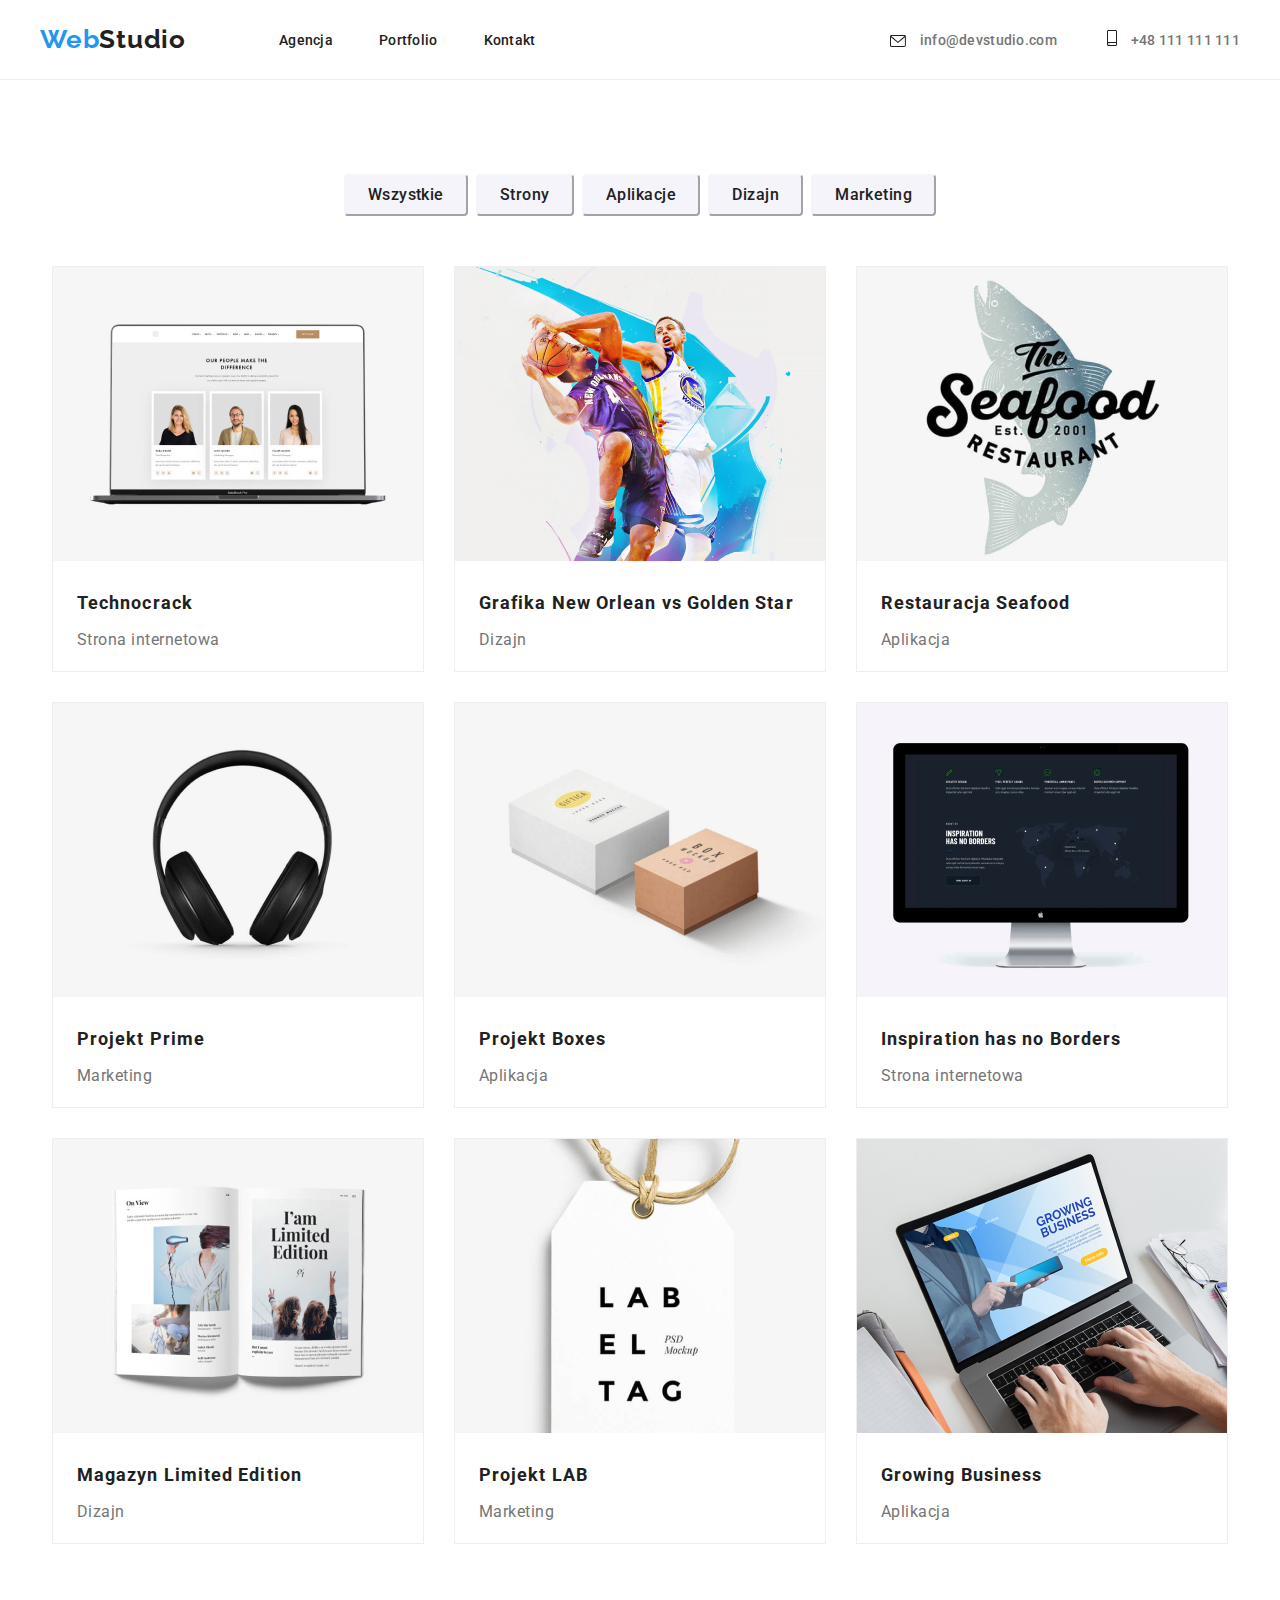
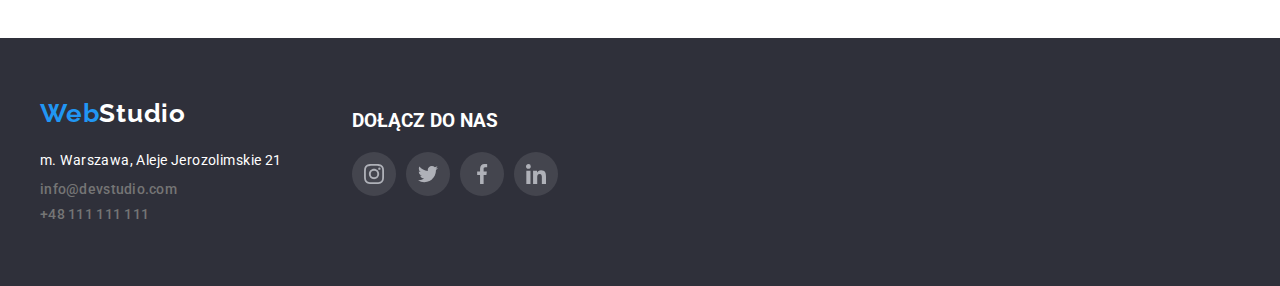
==== portfolio.html @ 5f770ccc "copy files from hw5" ====
<!DOCTYPE html>
<html lang="pl">
    <head>
        <meta charset="UTF-8" />
        <meta http-equiv="X-UA-Compatible" content="IE=edge" />
        <meta name="viewport" content="width=device-width, initial-scale=1.0" />
        <title>WebStudio-Portfolio</title>
        <link rel="stylesheet" href="css/styles.css" />
        <link rel="preconnect" href="https://fonts.googleapis.com" />
        <link rel="preconnect" href="https://fonts.gstatic.com" crossorigin />
        <link
            href="https://fonts.googleapis.com/css2?family=Raleway:wght@700&family=Roboto:wght@400;500;700;900&display=swap"
            rel="stylesheet"
        />
    </head>
    <body>
        <header class="header-line container">
            <div class="header-section">
                <nav class="header-left">
                    <a href="index.html" class="logo-header">
                        <h3 class="logo-style">
                            <span class="logo-color">Web</span>Studio
                        </h3></a
                    >
                    <ul class="nav-list">
                        <li>
                            <a
                                href="index.html"
                                class="nav-links header-link agencja active-nav-links"
                                >Agencja</a
                            >
                        </li>
                        <li>
                            <a
                                href="portfolio.html"
                                class="nav-links header-link portfolio active-nav-links"
                                >Portfolio</a
                            >
                        </li>
                        <li>
                            <a
                                href="#kontakt"
                                class="nav-links header-link kontakt active-nav-links"
                                >Kontakt</a
                            >
                        </li>
                    </ul>
                </nav>
                <div class="header-right">
                    <div class="header-contact">
                        <svg width="16" height="12" class="contact-icon">
                            <use
                                href="images/main/icons.svg#icon-envelope"
                            ></use>
                        </svg>
                        <a
                            href="mail:info@devstudio.com"
                            class="contact-link-header mail"
                            >info@devstudio.com</a
                        >
                    </div>
                    <div class="header-contact">
                        <svg
                            width="10"
                            height="16"
                            class="contact-icon smartphone-icon"
                        >
                            <use
                                href="images/main/icons.svg#icon-smartphone"
                            ></use>
                        </svg>
                        <a
                            href="tel:+48111111111"
                            class="contact-link-header tel"
                            >+48 111 111 111</a
                        >
                    </div>
                </div>
            </div>
        </header>
        <main>
            <ul class="portfolio-filter">
                <li>
                    <button
                        type="button"
                        class="portfolio-button-filter pointer"
                    >
                        Wszystkie
                    </button>
                </li>
                <li>
                    <button
                        type="button"
                        class="portfolio-button-filter pointer"
                    >
                        Strony
                    </button>
                </li>
                <li>
                    <button
                        type="button"
                        class="portfolio-button-filter pointer"
                    >
                        Aplikacje
                    </button>
                </li>
                <li>
                    <button
                        type="button"
                        class="portfolio-button-filter pointer"
                    >
                        Dizajn
                    </button>
                </li>
                <li>
                    <button
                        type="button"
                        class="portfolio-button-filter pointer"
                    >
                        Marketing
                    </button>
                </li>
            </ul>
            <section class="projects">
                <ul class="card-set">
                    <li class="card-item">
                        <div>
                            <div class="portfolio-image-box">
                                <img
                                    src="images/main/portoflio/1technologia.jpg"
                                    alt="Laptop z wyswietlona strona internetowa"
                                    width="370"
                                    height="294"
                                />
                                <div class="portfolio-overlay">
                                    <p>
                                        Technocrack jest popularną platformą
                                        wykorzystywaną do rozpowszechniania
                                        koronawirusa. Firmy wykorzystują tę
                                        platformę do celów szpiegowskich i
                                        ataków na niezabezpieczone serwery
                                        konkurencji
                                    </p>
                                </div>
                            </div>
                            <p class="product-name">Technocrack</p>
                            <p class="product-field">Strona internetowa</p>
                        </div>
                    </li>
                    <li class="card-item">
                        <div>
                            <div class="portfolio-image-box">
                                <img
                                    src="images/main/portoflio/2grafika.jpg"
                                    alt="Grafika przedstawia dwóch koszykarzy."
                                    width="370"
                                    height="294"
                                />
                                <div class="portfolio-overlay">
                                    <p>
                                        Technocrack jest popularną platformą
                                        wykorzystywaną do rozpowszechniania
                                        koronawirusa. Firmy wykorzystują tę
                                        platformę do celów szpiegowskich i
                                        ataków na niezabezpieczone serwery
                                        konkurencji
                                    </p>
                                </div>
                            </div>
                            <p class="product-name">
                                Grafika New Orlean vs Golden Star
                            </p>
                            <p class="product-field">Dizajn</p>
                        </div>
                    </li>
                    <li class="card-item">
                        <div>
                            <div class="portfolio-image-box">
                                <img
                                    src="images/main/portoflio/3restauracja.jpg"
                                    alt="Logo restauracji Seafood"
                                    width="370"
                                    height="294"
                                />
                                <div class="portfolio-overlay">
                                    <p>
                                        Technocrack jest popularną platformą
                                        wykorzystywaną do rozpowszechniania
                                        koronawirusa. Firmy wykorzystują tę
                                        platformę do celów szpiegowskich i
                                        ataków na niezabezpieczone serwery
                                        konkurencji
                                    </p>
                                </div>
                            </div>
                            <p class="product-name">Restauracja Seafood</p>
                            <p class="product-field">Aplikacja</p>
                        </div>
                    </li>
                    <li class="card-item">
                        <div>
                            <div class="portfolio-image-box">
                                <img
                                    src="images/main/portoflio/4projektprime.jpg"
                                    alt="Laptop z wyswietlona strona internetowa"
                                    width="370"
                                    height="294"
                                />
                                <div class="portfolio-overlay">
                                    <p>
                                        Technocrack jest popularną platformą
                                        wykorzystywaną do rozpowszechniania
                                        koronawirusa. Firmy wykorzystują tę
                                        platformę do celów szpiegowskich i
                                        ataków na niezabezpieczone serwery
                                        konkurencji
                                    </p>
                                </div>
                            </div>
                            <p class="product-name">Projekt Prime</p>
                            <p class="product-field">Marketing</p>
                        </div>
                    </li>
                    <li class="card-item">
                        <div>
                            <div class="portfolio-image-box">
                                <img
                                    src="images/main/portoflio/5projektbox.jpg"
                                    alt="Laptop z wyswietlona strona internetowa"
                                    width="370"
                                    height="294"
                                />
                                <div class="portfolio-overlay">
                                    <p>
                                        Technocrack jest popularną platformą
                                        wykorzystywaną do rozpowszechniania
                                        koronawirusa. Firmy wykorzystują tę
                                        platformę do celów szpiegowskich i
                                        ataków na niezabezpieczone serwery
                                        konkurencji
                                    </p>
                                </div>
                            </div>
                            <p class="product-name">Projekt Boxes</p>
                            <p class="product-field">Aplikacja</p>
                        </div>
                    </li>
                    <li class="card-item">
                        <div>
                            <div class="portfolio-image-box">
                                <img
                                    src="images/main/portoflio/6inspiration.jpg"
                                    alt="Laptop z wyswietlona strona internetowa"
                                    width="370"
                                    height="294"
                                />
                                <div class="portfolio-overlay">
                                    <p>
                                        Technocrack jest popularną platformą
                                        wykorzystywaną do rozpowszechniania
                                        koronawirusa. Firmy wykorzystują tę
                                        platformę do celów szpiegowskich i
                                        ataków na niezabezpieczone serwery
                                        konkurencji
                                    </p>
                                </div>
                            </div>
                            <p class="product-name">
                                Inspiration has no Borders
                            </p>
                            <p class="product-field">Strona internetowa</p>
                        </div>
                    </li>
                    <li class="card-item">
                        <div>
                            <div class="portfolio-image-box">
                                <img
                                    src="images/main/portoflio/7magazyn.jpg"
                                    alt="Laptop z wyswietlona strona internetowa"
                                    width="370"
                                    height="294"
                                />
                                <div class="portfolio-overlay">
                                    <p>
                                        Technocrack jest popularną platformą
                                        wykorzystywaną do rozpowszechniania
                                        koronawirusa. Firmy wykorzystują tę
                                        platformę do celów szpiegowskich i
                                        ataków na niezabezpieczone serwery
                                        konkurencji
                                    </p>
                                </div>
                            </div>
                            <p class="product-name">Magazyn Limited Edition</p>
                            <p class="product-field">Dizajn</p>
                        </div>
                    </li>
                    <li class="card-item">
                        <div>
                            <div class="portfolio-image-box">
                                <img
                                    src="images/main/portoflio/8projektlab.jpg"
                                    alt="Laptop z wyswietlona strona internetowa"
                                    width="370"
                                    height="294"
                                />
                                <div class="portfolio-overlay">
                                    <p>
                                        Technocrack jest popularną platformą
                                        wykorzystywaną do rozpowszechniania
                                        koronawirusa. Firmy wykorzystują tę
                                        platformę do celów szpiegowskich i
                                        ataków na niezabezpieczone serwery
                                        konkurencji
                                    </p>
                                </div>
                            </div>
                            <p class="product-name">Projekt LAB</p>
                            <p class="product-field">Marketing</p>
                        </div>
                    </li>
                    <li class="card-item">
                        <div>
                            <div class="portfolio-image-box">
                                <img
                                    src="images/main/portoflio/9growing.jpg"
                                    alt="Laptop z wyswietlona strona internetowa"
                                    width="370"
                                    height="294"
                                />
                                <div class="portfolio-overlay">
                                    <p>
                                        Technocrack jest popularną platformą
                                        wykorzystywaną do rozpowszechniania
                                        koronawirusa. Firmy wykorzystują tę
                                        platformę do celów szpiegowskich i
                                        ataków na niezabezpieczone serwery
                                        konkurencji
                                    </p>
                                </div>
                            </div>
                            <p class="product-name">Growing Business</p>
                            <p class="product-field">Aplikacja</p>
                        </div>
                    </li>
                </ul>
            </section>
        </main>
        <footer class="footer-container">
            <div class="footer-section">
                <div class="footer-contact-box">
                    <a href="#" class="logo-footer"
                        ><h3 class="logo-style">
                            <span class="logo-color">Web</span>Studio
                        </h3>
                    </a>
                    <address class="address-text">
                        m. Warszawa, Aleje Jerozolimskie 21
                    </address>

                    <a
                        href="mail:info@devstudio.com"
                        class="contact-link-footer"
                        >info@devstudio.com</a
                    >
                    <a href="tel:+48111111111" class="contact-link-footer"
                        >+48 111 111 111</a
                    >
                </div>
                <div class="footer-joinus-box">
                    <h3 class="footer-joinus-heading">Dołącz do nas</h3>
                    <ul class="footer-social-icons social-icons">
                        <li>
                            <a href="#" class="footer-social-icon social-icon">
                                <svg
                                    class="social-icon-svg"
                                    width="20"
                                    height="20"
                                >
                                    <use
                                        href="./images/main/icons.svg#icon-instagram-2"
                                    ></use>
                                </svg>
                            </a>
                        </li>
                        <li>
                            <a href="#" class="footer-social-icon social-icon">
                                <svg
                                    class="social-icon-svg"
                                    width="20"
                                    height="20"
                                >
                                    <use
                                        href="./images/main/icons.svg#icon-twitter-1"
                                    ></use>
                                </svg>
                            </a>
                        </li>
                        <li>
                            <a href="#" class="footer-social-icon social-icon">
                                <svg
                                    class="social-icon-svg"
                                    width="20"
                                    height="20"
                                >
                                    <use
                                        href="./images/main/icons.svg#icon-facebook-1"
                                    ></use>
                                </svg>
                            </a>
                        </li>
                        <li>
                            <a href="#" class="footer-social-icon social-icon">
                                <svg
                                    class="social-icon-svg"
                                    width="20"
                                    height="20"
                                >
                                    <use
                                        href="./images/main/icons.svg#icon-linkedin-1"
                                    ></use>
                                </svg>
                            </a>
                        </li>
                    </ul>
                </div>
            </div>
        </footer>
    </body>
</html>
---- css/styles.css ----
:root {
    --brand-color-black: #212121;
    --brand-color-grey: #757575;
    --brand-color-lightgrey: #f5f4fa;
    --brand-color-white: #fff;
    --brand-color-blue: #2196f3;
    --brand-color-transparent: #2196f3e5;
    --brand-color-dark: #2f303a;
    --brand-color-white-transparent: #ffffff99;
    --brand-color-dark-transparent: #2f303a66;
    --aboutus-hero-background: #2f303acc;
    --brand-color-grey-icon: #afb1b8;
    --icons-inactive: #afb1b8;
    --footer-social-icon-bg: rgba(255, 255, 255, 0.1);
    --border-radius-default: 4px;
    --transition-set: 250ms cubic-bezier(0.4, 0, 0.2, 1);
}
* {
    margin: 0;
    padding: 0;
}
::after,
::before {
    box-sizing: border-box;
}
body {
    font-family: "Roboto", sans-serif;
    color: var(--brand-color-black);
}

.container {
    display: flex;
    flex-direction: column;
    margin: 0 auto;
    justify-content: center;
}
ul {
    list-style-type: none;
}
.header-line {
    border-bottom: 1px solid #ececec;
}
.header-section {
    display: flex;
    justify-content: space-between;
    align-items: center;
    padding: 24px 0px;
    width: 100%;
    max-width: 1200px;
    margin: auto;
}
.header-left {
    display: flex;
    flex-direction: row;
}
.header-right {
    display: flex;
}
.nav-list {
    display: flex;
    flex-wrap: wrap;
    gap: 46px;
    align-items: center;
    /* width: 254px;
    margin-top: 32px;
    margin-bottom: 32px; */
}

.logo-header {
    font-family: "Raleway";
    font-weight: 700;
    font-size: 26px;
    line-height: 1.19;
    letter-spacing: 0.03em;
    text-decoration: none;
    color: var(--brand-color-black);
}
.logo-style {
    font-size: 26px;
    margin-right: 93px;
}
.logo-color {
    color: var(--brand-color-blue);
    font-size: 26px;
}
.pointer {
    cursor: pointer;
}
.nav-links {
    position: relative;
    font-weight: 500;
    font-size: 14px;
    line-height: 1.14;
    letter-spacing: 0.02em;
    text-decoration: none;
    color: var(--brand-color-black);
}

.nav-links:hover,
.nav-links:fokus {
    color: var(--brand-color-blue);
}

.header-link:hover,
.header-link:focus {
    color: var(--brand-color-blue);
}
.active-nav-link {
    color: var(--brand-color-blue);
}
.active-nav-links::after {
    content: "";
    position: absolute;
    bottom: -34px;
    left: 0;
    width: 100%;
    height: 4px;
    border-radius: 2px;
    background-color: var(--brand-color-blue);
    pointer-events: none;
    display: none;
}

.active-nav-links:hover::after,
.active-nav-links:focus::after {
    display: block;
}
.header-link {
    transition: color var(--transition-set);
}
.contact-link-header {
    font-weight: 500;
    font-size: 14px;
    line-height: 1.14;
    letter-spacing: 0.02em;
    text-decoration: none;
    color: var(--brand-color-grey);
}

.contact-link-header:hover {
    color: var(--brand-color-blue);
}
.contact-link-header:focus {
    color: var(--brand-color-blue);
}

.mail {
    padding-right: 50px;
}

.contact-icon {
    vertical-align: middle;
    margin-right: 10px;
    --color4: currentColor;
}

.header-contact:hover,
.header-contact:focus {
    color: var(--brand-color-blue);
}
.smartphone-icon {
    vertical-align: text-top;
}

.hero {
    background-color: var(--brand-color-dark);
}
.main-board {
    display: flex;
    flex-direction: column;
    max-width: 1600px;
    align-items: center;
    text-align: center;
    align-content: center;
    padding: 200px 0;
    margin: 0 auto;
    background-image: url(../images/main/hero-bg.jpg),
        linear-gradient(
            90deg,
            rgba(47, 48, 58, 0.4) 0%,
            rgba(47, 48, 58, 0.4) 0%
        );
    background-repeat: no-repeat;
    background-position: center;
}
.main-claim {
    font-weight: 900;
    font-size: 44px;
    line-height: 1.36;
    margin-bottom: 30px;
    letter-spacing: 0.06em;
    text-transform: uppercase;

    color: var(--brand-color-white);
}

.first-cta {
    display: flex;
    align-items: center;
    justify-content: center;
    letter-spacing: 0.06em;

    background: var(--brand-color-blue);
    box-shadow: 0px 4px 4px rgba(0, 0, 0, 0.15);
    border-radius: 4px;
    border-color: var(--brand-color-blue);
    width: 200px;
    height: 50px;

    font-weight: 700;
    font-size: 16px;
    line-height: 1.88;

    letter-spacing: 0.06em;

    color: var(--brand-color-white);
}
.article-list {
    display: flex;
    justify-content: center;
    gap: 30px;
    margin: 94px 0px;
}
.article-items {
    width: 270px;
}
.article-title {
    font-weight: 700;
    font-size: 14px;
    line-height: 1.14;
    letter-spacing: 0.03em;
    text-transform: uppercase;
    margin-bottom: 10px;
}

.article-text {
    font-size: 14px;
    line-height: 1.71;
    letter-spacing: 0.03em;
    color: var(--brand-color-grey);
}
.article-icon-box {
    padding: 25px 102.34px;
    margin-bottom: 30px;
    background-color: var(--brand-color-lightgrey);
    border-radius: var(--border-radius);
}

.section-title-what {
    font-weight: 700;
    font-size: 36px;
    line-height: 1.16;
    text-align: center;
    letter-spacing: 0.03em;
    padding-bottom: 50px;
}
.photo-links {
    display: flex;
    justify-content: center;
    gap: 30px;
    margin-bottom: 94px;
}

/* aboutus section */

.ul-flex {
    display: flex;
    flex-direction: row;
}
.aboutus-item {
    position: relative;
}

.aboutus-img {
    display: block;
}

.aboutus-hero {
    position: absolute;
    bottom: 0;
    left: 0;
    width: 100%;
    padding: 27px 0;
    text-align: center;
    text-transform: uppercase;
    color: var(--brand-color-white);
    font-weight: 700;
    background-color: var(--aboutus-hero-background);
}
/* aboutus section */
.section-title-who {
    font-weight: 700;
    font-size: 36px;
    line-height: 1.16;
    text-align: center;
    letter-spacing: 0.03em;
    padding-top: 94px;
}
.person-name {
    font-weight: 500;
    font-size: 16px;
    line-height: 1.18;
    text-align: center;
    letter-spacing: 0.03em;
    margin-top: 30px;
    margin-bottom: 10px;
}
.person-position {
    font-size: 16px;
    line-height: 1.18;
    text-align: center;
    letter-spacing: 0.03em;
    color: var(--brand-color-grey);
    padding-bottom: 16px;
}

.team-container {
    display: flex;
    flex-direction: column;
    justify-content: center;
    background: var(--brand-color-lightgrey);
    padding-bottom: 94px;
}
.team {
    display: flex;
    flex-direction: row;
    justify-content: center;
    gap: 30px;
    margin-top: 50px;
}

.team-item {
    display: flex;
    flex-direction: column;

    width: 270px;

    background: var(--brand-color-white);
    box-shadow: 0px 1px 3px rgba(0, 0, 0, 0.12), 0px 1px 1px rgba(0, 0, 0, 0.14),
        0px 2px 1px rgba(0, 0, 0, 0.2);
    border-radius: 0px 0px 4px 4px;
}
.section-title {
    margin-bottom: 50px;
    font-size: 36px;
    text-align: center;
    padding-top: 94px;
}

.client-container {
    display: flex;
    flex-direction: column;
    justify-content: center;
    padding-bottom: 94px;
}

.clients-icon-svg {
    --color2: currentColor;
    --color3: currentColor;
    fill: currentColor;
    transition: color var(--transition-set);
}

.clients-icon {
    display: block;
    padding: 16px 32px;
    border: 1px solid var(--icons-inactive);
    border-radius: var(--border-radius-default);
    color: var(--icons-inactive);
    transition: border var(--transition-set);
}
.clients-list {
    display: flex;
    justify-content: center;
    align-items: center;
    gap: 30px;
}
.clients-icon:hover,
.clients-icon:focus {
    border: 1px solid var(--brand-color-blue);
    color: var(--brand-color-blue);
}
.footer-container {
    display: flex;
    justify-content: center;
    flex-direction: row;
    padding: 60px 0;
    background-color: var(--brand-color-dark);
    gap: 70px;
}
.footer-section {
    display: flex;
    width: 1200px;
}

.footer-contact-box {
    display: flex;
    flex-direction: column;
}
.logo-footer {
    font-family: "Raleway";
    font-weight: 700;
    font-size: 26px;
    line-height: 1.19;
    letter-spacing: 0.03em;
    text-decoration: none;
    color: var(--brand-color-white);
}
.address-text {
    font-size: 14px;
    line-height: 1.71;
    font-style: normal;
    letter-spacing: 0.03em;

    color: var(--brand-color-white);
    margin-top: 20px;
}

.contact-link-footer {
    font-weight: 500;
    font-size: 14px;
    line-height: 1.14;
    letter-spacing: 0.02em;
    text-decoration: none;
    color: var(--brand-color-grey);
    margin-top: 9px;
}

.address-contact {
    color: var(--brand-color-white-transparent);
    transition: color var(--transition-set);
}
.footer-joinus-box {
    padding-top: 12px;
    padding-left: 70px;
}

.footer-joinus-heading {
    margin-bottom: 20px;
    text-transform: uppercase;
    font-weight: 700;
    color: var(--brand-color-white);
}

.footer-social-icon {
    background-color: var(--footer-social-icon-bg);
    /* color: var(--brand-color-white); */
    fill: var(--brand-color-white);
}

/* social icons */

.social-icon-svg {
    /* --color3: var(--icons-inactive); */
    fill: currentColor;
    transition: color var(--transition-set);
}

.social-icons {
    display: flex;
    gap: 10px;
    justify-content: center;
    padding-bottom: 30px;
    transition: background-color var(--transition-set);
}

.social-icon {
    display: block;
    padding: 12px;
    font-size: 0;
    border-radius: 50%;
    color: currentColor;
    transition: background-color var(--transition-set);
}
/* .social-icon-svg:hover,
.social-icon-svg:focus {
    fill: var(--brand-color-white);
} */
.social-icon:hover,
.social-icon:focus {
    background-color: var(--brand-color-blue);
}
/* .social-icon:hover,
.social-icon:focus {
    background-color: var(--brand-color-blue);
    fill: var(--brand-color-white);
} */
.social-icon:hover .social-icon-svg {
    fill: var(--brand-color-white);
}

/* modal */

.is-hidden {
    visibility: hidden;
    opacity: 0;
    pointer-events: none;
    transform: translate(-50%, -50%) scale(0.4);
}

.modal-backdrop {
    position: fixed;
    top: 0;
    left: 0;
    width: 100vw;
    height: 100vh;
    display: flex;
    justify-content: center;
    align-items: center;
    background-color: #00000033;
    z-index: 1;
}

.modal-box {
    position: relative;
    width: 528px;
    height: 581px;
    border-radius: var(--border-radius);
    background-color: var(--brand-color-white);
    transition: transform 0.6s;
}

.modal-close-btn {
    position: absolute;
    right: 8px;
    top: 8px;
    padding: 5px;
    border: 1px solid #0000001a;
    border-radius: 50%;
    background-color: var(--brand-color-white);
    cursor: pointer;
}

.modal-close-btn-x {
    display: block;
}

.modal-backdrop.is-hidden .modal-box {
    transform: scale(0);
}

/* 




portolio.html




*/

.portfolio-filter {
    display: flex;
    flex-direction: row;
    justify-content: center;
    margin-top: 94px;
    gap: 8px;
}

.portfolio-button-filter {
    background-color: var(--brand-color-lightgrey);
    border-radius: 4px;
    border-color: var(--brand-color-lightgrey);

    font-family: "Roboto";
    font-weight: 500;
    font-size: 16px;
    line-height: 1.62;

    text-align: center;
    letter-spacing: 0.03em;
    padding: 6px 22px 6px 22px;
    color: var(--brand-color);
    transition: background-color var(--transition-set),
        color var(--transition-set), box-shadow var(--transition-set);
}
.portfolio-button-filter:hover {
    background-color: var(--brand-color-blue);
    color: var(--brand-color-white);
    box-shadow: 0px 3px 1px rgba(0, 0, 0, 0.1), 0px 1px 2px rgba(0, 0, 0, 0.08),
        0px 2px 2px rgba(0, 0, 0, 0.12);
    border-radius: 4px;
}
.portfolio-button-filter:active {
    background-color: var(--brand-color-blue);
    box-shadow: 0px 3px 1px rgba(0, 0, 0, 0.1), 0px 1px 2px rgba(0, 0, 0, 0.08),
        0px 2px 2px rgba(0, 0, 0, 0.12);
    border-radius: 4px;
    border-color: var(--brand-color-blue);
    color: var(--brand-color-white);
}
.portfolio-button-filter:focus {
    background-color: var(--brand-color-blue);
    color: var(--brand-color-white);
    box-shadow: 0px 3px 1px rgba(0, 0, 0, 0.1), 0px 1px 2px rgba(0, 0, 0, 0.08),
        0px 2px 2px rgba(0, 0, 0, 0.12);
    border-radius: 4px;
}

.projects {
    display: flex;
    justify-content: center;
    margin-top: 50px;
    margin-bottom: 94px;
}
.card-set {
    display: flex;
    flex-wrap: wrap;
    flex-basis: 1200px;
    justify-content: center;
    gap: 30px;
    list-style: none;
}
.card-item {
    width: 370px;
    height: 404px;
    background-color: var(--brand-color-white);
    border: 1px solid #eeeeee;
    transition: box-shadow var(--transition-set);
}

.card-item:hover {
    box-shadow: 0px 1px 1px rgba(0, 0, 0, 0.12), 0px 4px 4px rgba(0, 0, 0, 0.06),
        1px 4px 6px rgba(0, 0, 0, 0.16);
}
.product-name {
    font-weight: 700;
    font-size: 18px;
    line-height: 2;
    text-align: left;
    letter-spacing: 0.06em;
    margin-left: 24px;
    margin-top: 20px;
}

.product-field {
    font-size: 16px;
    line-height: 1.88;
    text-align: left;
    letter-spacing: 0.03em;
    color: var(--brand-color-grey);
    margin-left: 24px;
    margin-top: 4px;
}

.portfolio-image-box {
    position: relative;
    overflow: hidden;
}

.portfolio-overlay {
    position: absolute;
    height: 100%;
    width: 100%;
    top: 100%;
    left: 0;
    padding: 49px 45px 49px 24px;
    font-size: 18px;
    line-height: 1.56;
    color: var(--brand-color-white);
    background-color: var(--brand-color-transparent);
    transition: top var(--transition-set);
}

.card-item:hover .portfolio-overlay {
    top: 0;
}
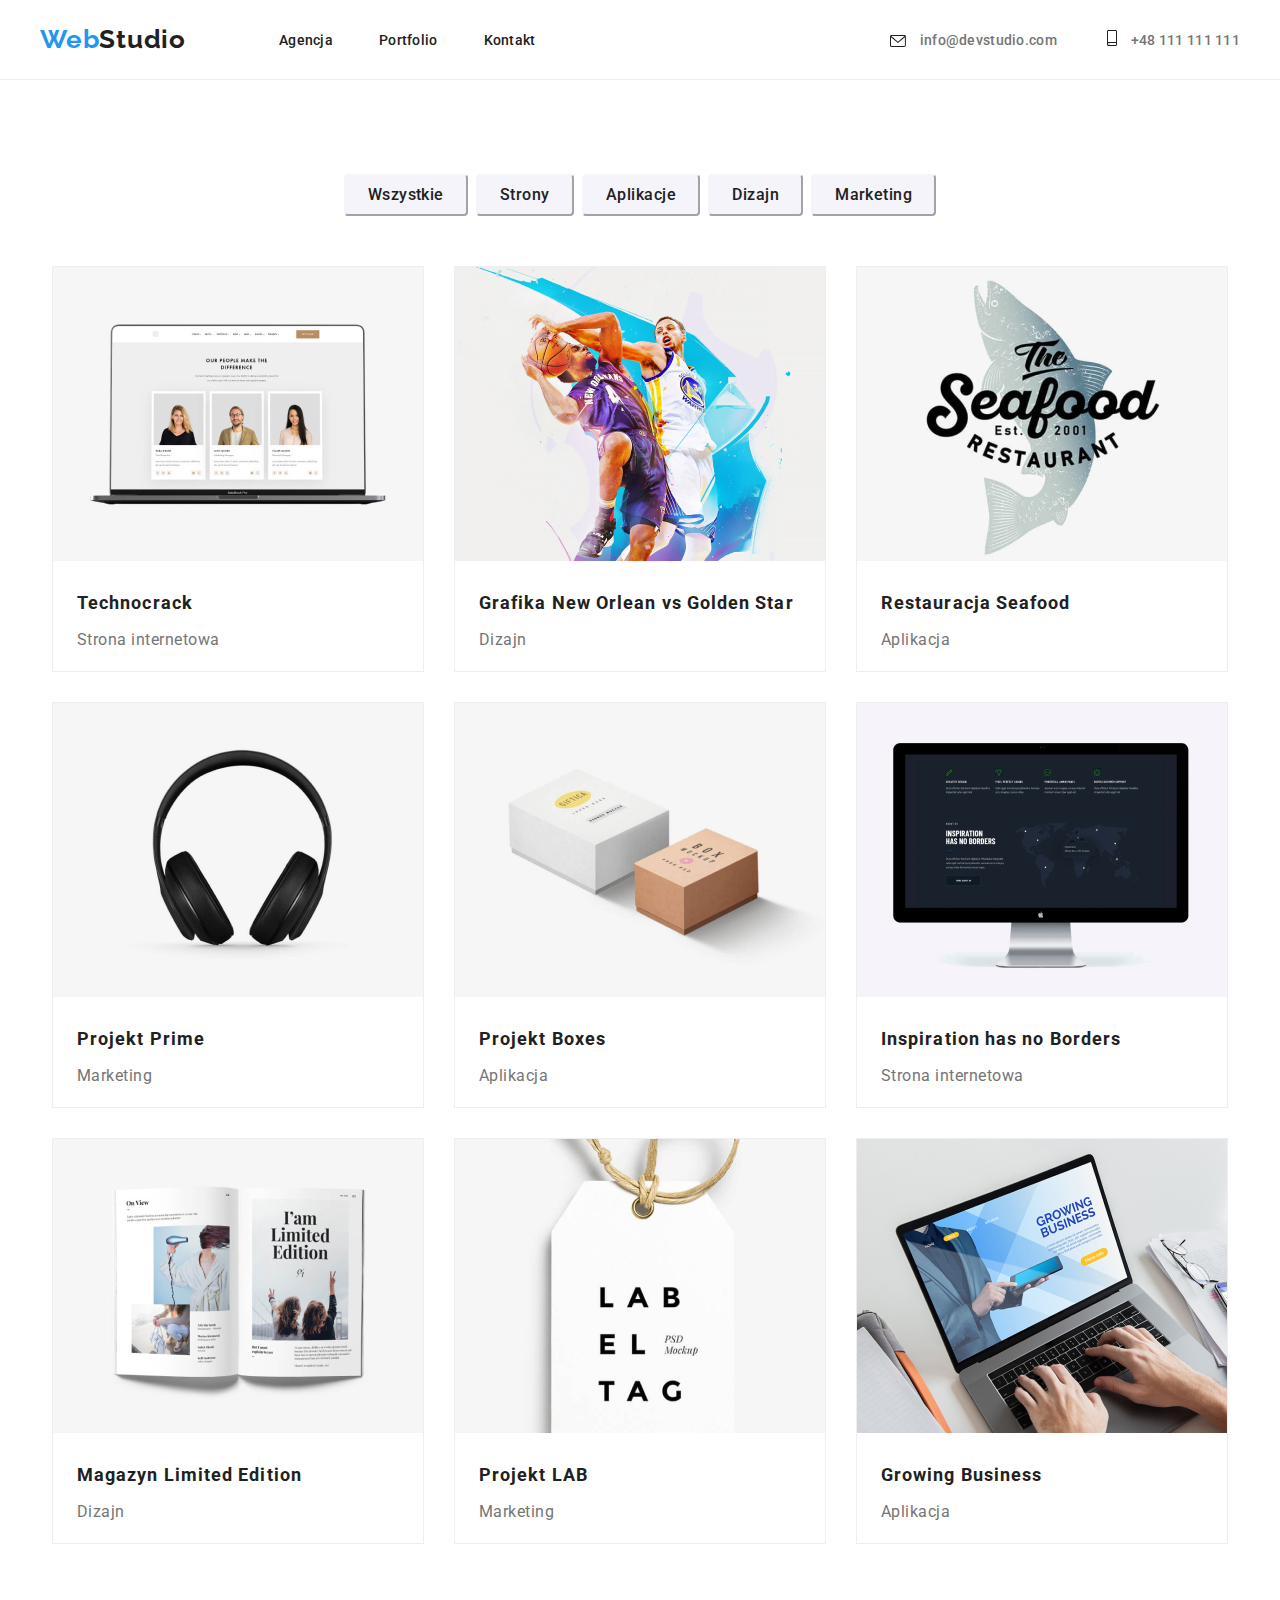
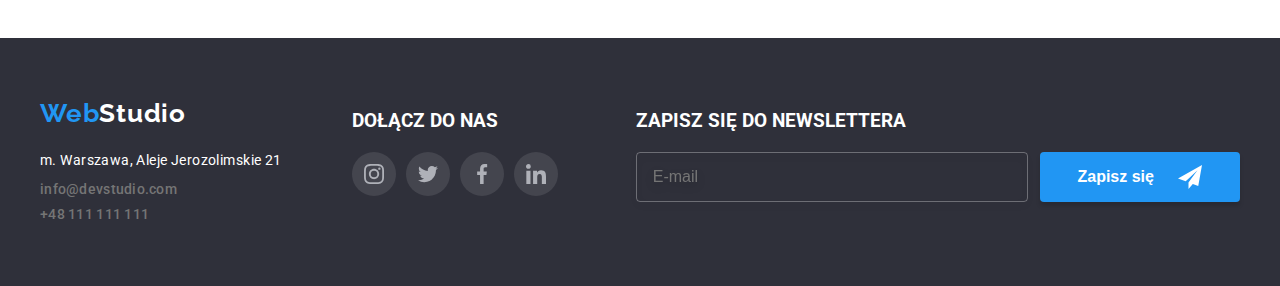
==== commit 9d313bed: "form in modal window" ====
--- a/portfolio.html
+++ b/portfolio.html
@@ -424,6 +424,32 @@
                         </li>
                     </ul>
                 </div>
+                <div class="footer-newsletter">
+                    <h3 class="footer-joinus-heading">
+                        Zapisz się do newslettera
+                    </h3>
+                    <form name="newsletter-form" class="newsletter-form">
+                        <label
+                            ><input
+                                type="email"
+                                name="newsletter-email"
+                                class="newsletter-input"
+                                placeholder="E-mail"
+                        /></label>
+                        <button type="submit" class="newsletter-btn">
+                            <span>Zapisz się</span>
+                            <svg
+                                class="footer-icon-newsletter"
+                                width="24"
+                                height="24"
+                            >
+                                <use
+                                    href="images/main/icons.svg#icon-icon-send"
+                                ></use>
+                            </svg>
+                        </button>
+                    </form>
+                </div>
             </div>
         </footer>
     </body>
--- a/css/styles.css
+++ b/css/styles.css
@@ -488,6 +488,58 @@
 .social-icon:hover .social-icon-svg {
     fill: var(--brand-color-white);
 }
+.footer-newsletter {
+    margin-left: 78px;
+    padding-top: 12px;
+}
+
+.newsletter-form {
+    display: flex;
+    justify-content: center;
+    align-items: center;
+    gap: 12px;
+}
+
+.newsletter-input {
+    width: 358px;
+    font-size: 16px;
+    border: 1px solid rgba(255, 255, 255, 0.3);
+    background-color: transparent;
+    color: var(--brand-color-white);
+    filter: drop-shadow(0px 4px 4px rgba(0, 0, 0, 0.15));
+    border-radius: var(--border-radius-default);
+    padding: 15px 16px;
+    transition-property: border;
+    transition-duration: 250ms;
+    transition-timing-function: cubic-bezier(0.4, 0, 0.2, 1);
+}
+
+.newsletter-input:hover,
+.newsletter-input:active,
+.newsletter-input:focus {
+    border: 1px solid var(--brand-color-blue);
+    outline: none;
+}
+
+.newsletter-btn {
+    width: 200px;
+    height: 50px;
+    background-color: var(--brand-color-blue);
+    color: var(--brand-color-white);
+    box-shadow: 0px 4px 4px rgba(0, 0, 0, 0.15);
+    border: none;
+    border-radius: var(--border-radius-default);
+    font-weight: 700;
+    font-size: 16px;
+    line-height: 2;
+    padding-top: 10px;
+    padding-bottom: 10px;
+    display: flex;
+    justify-content: center;
+    align-items: center;
+    gap: 24px;
+    cursor: pointer;
+}
 
 /* modal */
 
@@ -539,6 +591,95 @@
     transform: scale(0);
 }
 
+.modal-container {
+    margin: 40px;
+}
+.modal-title {
+    font-weight: 700;
+    font-size: 20px;
+    margin-bottom: 12px;
+    text-align: center;
+    color: var(--brand-color-black);
+}
+
+.modal-form-label .modal-form-icon {
+    transition-property: fill;
+    transition-duration: 250ms;
+    transition-timing-function: cubic-bezier(0.4, 0, 0.2, 1);
+}
+
+.modal-form-label:hover .modal-form-icon {
+    fill: var(--brand-color-blue);
+}
+
+.modal-form-label {
+    display: block;
+    position: relative;
+    font-size: 12px;
+    margin-bottom: 10px;
+    color: var(--brand-color-grey);
+}
+
+.modal-form-icon {
+    position: absolute;
+    top: 27px;
+    left: 13px;
+}
+
+.modal-form-input {
+    display: block;
+    width: 100%;
+    height: 40px;
+    border: 1px solid rgba(33, 33, 33, 0.2);
+    border-radius: var(--border-radius-default);
+    margin-top: 4px;
+    padding-left: 40px;
+    transition-property: border;
+    transition-duration: 250ms;
+    transition-timing-function: cubic-bezier(0.4, 0, 0.2, 1);
+}
+
+.modal-form-input:hover,
+.modal-form-input:active,
+.modal-form-input:focus {
+    border: 1px solid var(--brand-color-blue);
+    outline: none;
+}
+
+.modal-form-textarea {
+    height: 120px;
+    resize: none;
+    padding: 12px 16px;
+    font-size: 12px;
+    color: rgba(117, 117, 117, 0.5);
+}
+
+.modal-form-btn {
+    padding: 10px 76px;
+    margin: 30px 120px;
+    background-color: var(--brand-color-blue);
+    box-shadow: 0px 4px 4px rgba(0, 0, 0, 0.15);
+    border-radius: var(--border-radius-default);
+    color: var(--brand-color-white);
+    font-weight: 700;
+    font-size: 16px;
+    line-height: 2;
+    border: none;
+    cursor: pointer;
+}
+
+.modal-form-check {
+    display: block;
+    margin-top: 20px;
+    text-align: center;
+    font-size: 14px;
+    line-height: 1.8;
+    color: var(--brand-color-grey);
+}
+
+.modal-link {
+    color: var(--brand-color-blue);
+}
 /* 
 
 
